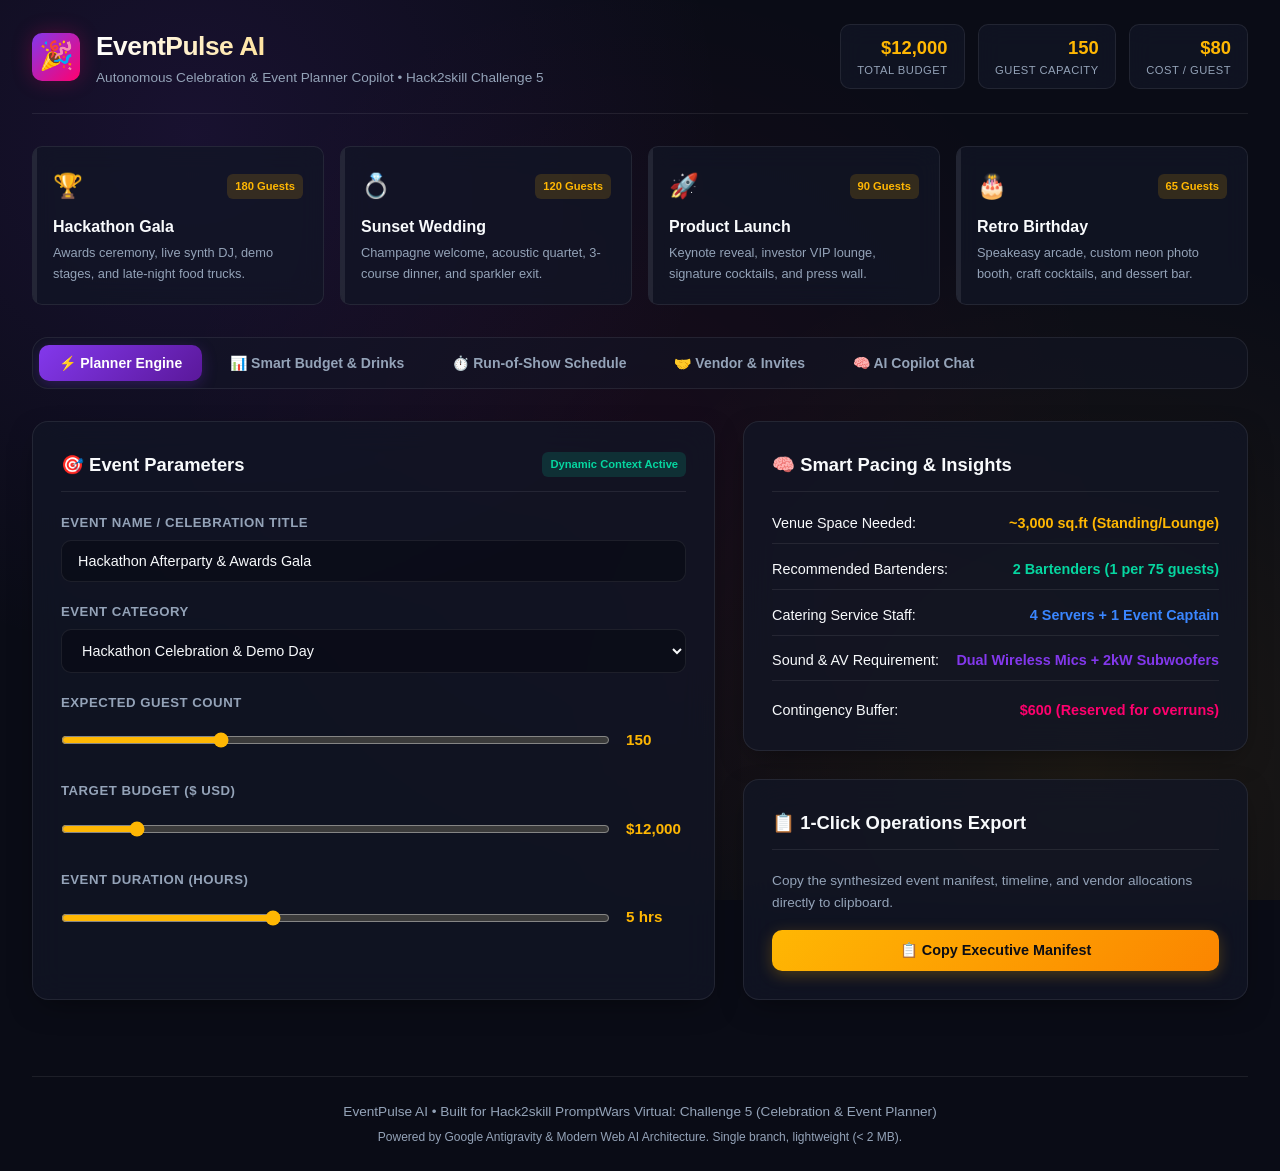
==== index.html @ 2560b358 "feat: complete EventPulse AI celebration & event planner application with demo video" ====
<!DOCTYPE html>
<html lang="en">
<head>
  <meta charset="UTF-8" />
  <meta name="viewport" content="width=device-width, initial-scale=1.0"/>
  <title>EventPulse AI — Autonomous Celebration & Event Planner Copilot</title>
  <link rel="stylesheet" href="static/css/style.css" />
  <link rel="icon" href="data:image/svg+xml,<svg xmlns=%22http://www.w3.org/2000/svg%22 viewBox=%220%22%20%220%22%20%22100%22%20%22100%22><text y=%22.9em%22 font-size=%2290%22>🎉</text></svg>">
</head>
<body>
  <div class="container">
    <!-- Header -->
    <header>
      <div class="brand">
        <div class="logo-badge">🎉</div>
        <div>
          <h1 class="brand-title">EventPulse AI</h1>
          <p class="brand-tagline">Autonomous Celebration & Event Planner Copilot • Hack2skill Challenge 5</p>
        </div>
      </div>
      <div class="telemetry-bar">
        <div class="stat-pill">
          <div class="stat-val" id="header-budget-stat">$12,000</div>
          <div class="stat-lbl">Total Budget</div>
        </div>
        <div class="stat-pill">
          <div class="stat-val" id="header-guests-stat">150</div>
          <div class="stat-lbl">Guest Capacity</div>
        </div>
        <div class="stat-pill">
          <div class="stat-val" id="header-cpg-stat">$80</div>
          <div class="stat-lbl">Cost / Guest</div>
        </div>
      </div>
    </header>

    <!-- 1-Click Event Presets -->
    <section>
      <div class="presets-grid">
        <div class="preset-card" data-preset="hackathon">
          <div class="preset-header">
            <span class="preset-icon">🏆</span>
            <span class="preset-badge">180 Guests</span>
          </div>
          <h3 class="preset-title">Hackathon Gala</h3>
          <p class="preset-desc">Awards ceremony, live synth DJ, demo stages, and late-night food trucks.</p>
        </div>

        <div class="preset-card" data-preset="wedding">
          <div class="preset-header">
            <span class="preset-icon">💍</span>
            <span class="preset-badge">120 Guests</span>
          </div>
          <h3 class="preset-title">Sunset Wedding</h3>
          <p class="preset-desc">Champagne welcome, acoustic quartet, 3-course dinner, and sparkler exit.</p>
        </div>

        <div class="preset-card" data-preset="launch">
          <div class="preset-header">
            <span class="preset-icon">🚀</span>
            <span class="preset-badge">90 Guests</span>
          </div>
          <h3 class="preset-title">Product Launch</h3>
          <p class="preset-desc">Keynote reveal, investor VIP lounge, signature cocktails, and press wall.</p>
        </div>

        <div class="preset-card" data-preset="birthday">
          <div class="preset-header">
            <span class="preset-icon">🎂</span>
            <span class="preset-badge">65 Guests</span>
          </div>
          <h3 class="preset-title">Retro Birthday</h3>
          <p class="preset-desc">Speakeasy arcade, custom neon photo booth, craft cocktails, and dessert bar.</p>
        </div>
      </div>
    </section>

    <!-- Nav Tabs -->
    <nav class="tabs-nav">
      <button class="tab-btn active" data-tab="tab-overview" onclick="switchTab('tab-overview')">⚡ Planner Engine</button>
      <button class="tab-btn" data-tab="tab-budget" onclick="switchTab('tab-budget')">📊 Smart Budget & Drinks</button>
      <button class="tab-btn" data-tab="tab-timeline" onclick="switchTab('tab-timeline')">⏱️ Run-of-Show Schedule</button>
      <button class="tab-btn" data-tab="tab-vendors" onclick="switchTab('tab-vendors')">🤝 Vendor & Invites</button>
      <button class="tab-btn" data-tab="tab-copilot" onclick="switchTab('tab-copilot')">🧠 AI Copilot Chat</button>
    </nav>

    <!-- TAB 1: Planner Engine -->
    <div id="tab-overview" class="tab-content active">
      <div class="dashboard-grid">
        <!-- Configuration Form -->
        <div class="panel">
          <div class="panel-header">
            <h2 class="panel-title">🎯 Event Parameters</h2>
            <span class="preset-badge" style="background: rgba(6, 214, 160, 0.15); color: var(--emerald);">Dynamic Context Active</span>
          </div>

          <div class="form-group">
            <label for="event-title-input">Event Name / Celebration Title</label>
            <input type="text" id="event-title-input" value="Hackathon Afterparty & Awards Gala" />
          </div>

          <div class="form-group">
            <label for="event-type-select">Event Category</label>
            <select id="event-type-select">
              <option value="hackathon">Hackathon Celebration & Demo Day</option>
              <option value="wedding">Wedding Ceremony & Reception</option>
              <option value="launch">Product Launch & Milestone Party</option>
              <option value="birthday">Milestone Birthday / Social Bash</option>
            </select>
          </div>

          <div class="form-group">
            <label>Expected Guest Count</label>
            <div class="slider-container">
              <input type="range" id="guests-slider" min="20" max="500" step="5" value="150" />
              <span class="slider-val" id="guests-display">150</span>
            </div>
          </div>

          <div class="form-group">
            <label>Target Budget ($ USD)</label>
            <div class="slider-container">
              <input type="range" id="budget-slider" min="2000" max="100000" step="500" value="12000" />
              <span class="slider-val" id="budget-display">$12,000</span>
            </div>
          </div>

          <div class="form-group">
            <label>Event Duration (Hours)</label>
            <div class="slider-container">
              <input type="range" id="duration-slider" min="2" max="10" step="1" value="5" />
              <span class="slider-val" id="duration-display">5 hrs</span>
            </div>
          </div>
        </div>

        <!-- Live Intelligence Summary -->
        <div>
          <div class="panel">
            <div class="panel-header">
              <h2 class="panel-title">🧠 Smart Pacing & Insights</h2>
            </div>
            <div style="font-size: 0.9rem; display: flex; flex-direction: column; gap: 0.85rem;">
              <div style="display: flex; justify-content: space-between; border-bottom: 1px solid var(--border-color); padding-bottom: 0.5rem;">
                <span>Venue Space Needed:</span>
                <strong style="color: var(--gold);">~3,000 sq.ft (Standing/Lounge)</strong>
              </div>
              <div style="display: flex; justify-content: space-between; border-bottom: 1px solid var(--border-color); padding-bottom: 0.5rem;">
                <span>Recommended Bartenders:</span>
                <strong style="color: var(--emerald);">2 Bartenders (1 per 75 guests)</strong>
              </div>
              <div style="display: flex; justify-content: space-between; border-bottom: 1px solid var(--border-color); padding-bottom: 0.5rem;">
                <span>Catering Service Staff:</span>
                <strong style="color: var(--blue);">4 Servers + 1 Event Captain</strong>
              </div>
              <div style="display: flex; justify-content: space-between; border-bottom: 1px solid var(--border-color); padding-bottom: 0.5rem;">
                <span>Sound & AV Requirement:</span>
                <strong style="color: var(--violet);">Dual Wireless Mics + 2kW Subwoofers</strong>
              </div>
              <div style="display: flex; justify-content: space-between; padding-top: 0.25rem;">
                <span>Contingency Buffer:</span>
                <strong style="color: var(--rose);">$600 (Reserved for overruns)</strong>
              </div>
            </div>
          </div>

          <div class="panel">
            <div class="panel-header">
              <h2 class="panel-title">📋 1-Click Operations Export</h2>
            </div>
            <p style="font-size: 0.85rem; color: var(--text-muted); margin-bottom: 1rem;">
              Copy the synthesized event manifest, timeline, and vendor allocations directly to clipboard.
            </p>
            <button class="btn" style="width: 100%;" onclick="copyText('vendor-email-draft', 'copy-btn-manifest')" id="copy-btn-manifest">
              📋 Copy Executive Manifest
            </button>
          </div>
        </div>
      </div>
    </div>

    <!-- TAB 2: Budget Breakdown & Drinks Math -->
    <div id="tab-budget" class="tab-content">
      <div class="dashboard-grid">
        <div class="panel">
          <div class="panel-header">
            <h2 class="panel-title">💰 Dynamic Budget Allocation</h2>
          </div>

          <div class="budget-bar-group">
            <div class="budget-bar-header">
              <span>🏛️ Venue & Permits (30%)</span>
              <span id="alloc-venue-val">$3,600 (30%)</span>
            </div>
            <div class="progress-track"><div class="progress-fill" style="width: 30%; background: var(--violet);"></div></div>
          </div>

          <div class="budget-bar-group">
            <div class="budget-bar-header">
              <span>🍽️ Food & Catering (35%)</span>
              <span id="alloc-catering-val">$4,200 (35%)</span>
            </div>
            <div class="progress-track"><div class="progress-fill" style="width: 35%; background: var(--gold);"></div></div>
          </div>

          <div class="budget-bar-group">
            <div class="budget-bar-header">
              <span>🎧 Audio/Visual, DJ & Lighting (15%)</span>
              <span id="alloc-prod-val">$1,800 (15%)</span>
            </div>
            <div class="progress-track"><div class="progress-fill" style="width: 15%; background: var(--blue);"></div></div>
          </div>

          <div class="budget-bar-group">
            <div class="budget-bar-header">
              <span>🍸 Beverages & Bar Service (10%)</span>
              <span id="alloc-bev-val">$1,200 (10%)</span>
            </div>
            <div class="progress-track"><div class="progress-fill" style="width: 10%; background: var(--emerald);"></div></div>
          </div>

          <div class="budget-bar-group">
            <div class="budget-bar-header">
              <span>🌸 Decor, Photo Ops & Print (5%)</span>
              <span id="alloc-decor-val">$600 (5%)</span>
            </div>
            <div class="progress-track"><div class="progress-fill" style="width: 5%; background: var(--rose);"></div></div>
          </div>

          <div class="budget-bar-group">
            <div class="budget-bar-header">
              <span>🛡️ Emergency Contingency Buffer (5%)</span>
              <span id="alloc-cont-val">$600 (5%)</span>
            </div>
            <div class="progress-track"><div class="progress-fill" style="width: 5%; background: #64748b;"></div></div>
          </div>
        </div>

        <div class="panel">
          <div class="panel-header">
            <h2 class="panel-title">🍷 Beverage Calculation Formula</h2>
          </div>
          <p style="font-size: 0.85rem; color: var(--text-muted); margin-bottom: 1.25rem;">
            Calculated dynamically based on guest count and hours to prevent mid-party stockouts:
          </p>
          <div style="display: flex; flex-direction: column; gap: 0.85rem; font-size: 0.9rem;">
            <div style="display: flex; justify-content: space-between; border-bottom: 1px solid var(--border-color); padding-bottom: 0.5rem;">
              <span>Total Estimated Drink Servings:</span>
              <strong style="color: var(--gold);" id="bev-total-drinks">1,125 drinks</strong>
            </div>
            <div style="display: flex; justify-content: space-between; border-bottom: 1px solid var(--border-color); padding-bottom: 0.5rem;">
              <span>Wine Bottles Needed (Red/White):</span>
              <strong style="color: var(--rose);" id="bev-wine-bottles">90 bottles</strong>
            </div>
            <div style="display: flex; justify-content: space-between; border-bottom: 1px solid var(--border-color); padding-bottom: 0.5rem;">
              <span>Craft Beer Quantity:</span>
              <strong style="color: var(--blue);" id="bev-beer-cases">19 cases (450 cans)</strong>
            </div>
            <div style="display: flex; justify-content: space-between; padding-top: 0.25rem;">
              <span>Non-Alcoholic & Mocktails:</span>
              <strong style="color: var(--emerald);" id="bev-mocktails">225 servings</strong>
            </div>
          </div>
        </div>
      </div>
    </div>

    <!-- TAB 3: Hour-by-Hour Run-of-Show Timeline -->
    <div id="tab-timeline" class="tab-content">
      <div class="panel">
        <div class="panel-header">
          <h2 class="panel-title">⏱️ Precision Run-of-Show Schedule</h2>
          <span class="preset-badge">Synchronized Schedule</span>
        </div>
        <p style="font-size: 0.85rem; color: var(--text-muted); margin-bottom: 1.5rem;">
          Dynamic milestone pacing designed to maintain high energy, prevent guest fatigue, and keep vendors coordinated.
        </p>

        <div class="timeline" id="timeline-container">
          <!-- Populated by JS -->
        </div>
      </div>
    </div>

    <!-- TAB 4: Vendor & Invites Suite -->
    <div id="tab-vendors" class="tab-content">
      <div class="dashboard-grid">
        <div class="panel">
          <div class="panel-header">
            <h2 class="panel-title">✉️ Caterer & Vendor Negotiation Draft</h2>
            <button class="btn btn-secondary" style="font-size: 0.75rem; padding: 0.3rem 0.75rem;" onclick="copyText('vendor-email-draft', 'copy-btn-email')" id="copy-btn-email">Copy Email</button>
          </div>
          <textarea id="vendor-email-draft" rows="12" style="font-family: monospace; font-size: 0.825rem;"></textarea>
        </div>

        <div class="panel">
          <div class="panel-header">
            <h2 class="panel-title">💌 RSVP Invitation Copy (WhatsApp / Email)</h2>
            <button class="btn btn-secondary" style="font-size: 0.75rem; padding: 0.3rem 0.75rem;" onclick="copyText('rsvp-invite-draft', 'copy-btn-rsvp')" id="copy-btn-rsvp">Copy Invite</button>
          </div>
          <textarea id="rsvp-invite-draft" rows="12" style="font-family: monospace; font-size: 0.825rem;"></textarea>
        </div>
      </div>
    </div>

    <!-- TAB 5: AI Event Copilot Chat -->
    <div id="tab-copilot" class="tab-content">
      <div class="panel">
        <div class="panel-header">
          <h2 class="panel-title">🧠 EventPulse AI Copilot</h2>
          <span class="preset-badge" style="background: rgba(131, 56, 236, 0.2); color: var(--violet);">Context-Aware Assistant</span>
        </div>
        <p style="font-size: 0.85rem; color: var(--text-muted); margin-bottom: 1rem;">
          Ask real-time contingency questions: rain backups, budget trimming strategies, beverage calculations, or playlist transitions.
        </p>

        <div class="chat-container">
          <div class="chat-messages" id="chat-messages">
            <div class="chat-bubble bot">
              👋 Hi! I'm your <strong>EventPulse Copilot</strong>. I'm dynamically tracking your celebration parameters. Ask me anything:
              <br><small style="color: var(--text-muted); margin-top: 0.3rem; display: block;">Try: <em>"What if it rains?"</em> or <em>"How do I cut 15% from catering?"</em> or <em>"Recommend music vibe"</em></small>
            </div>
          </div>

          <div class="chat-input-bar">
            <input type="text" id="chat-input" placeholder="Type a planning question (e.g. 'What if it rains during cocktail hour?')..." />
            <button class="btn" onclick="sendChatMessage()">Ask Copilot</button>
          </div>
        </div>
      </div>
    </div>

    <!-- Footer -->
    <footer>
      <p>EventPulse AI • Built for Hack2skill PromptWars Virtual: Challenge 5 (Celebration & Event Planner)</p>
      <p style="margin-top: 0.35rem; font-size: 0.75rem; color: var(--text-muted);">
        Powered by Google Antigravity & Modern Web AI Architecture. Single branch, lightweight (&lt; 2 MB).
      </p>
    </footer>
  </div>

  <script src="static/js/app.js"></script>
</body>
</html>
---- static/css/style.css ----
:root {
  --bg-dark: #0a0c16;
  --bg-card: rgba(18, 22, 38, 0.75);
  --bg-card-hover: rgba(26, 32, 54, 0.85);
  --border-color: rgba(255, 255, 255, 0.08);
  --border-glow: rgba(131, 56, 236, 0.35);
  --text-main: #f8fafc;
  --text-muted: #94a3b8;
  --gold: #ffb703;
  --gold-glow: rgba(255, 183, 3, 0.25);
  --violet: #8338ec;
  --violet-glow: rgba(131, 56, 236, 0.25);
  --rose: #ff006e;
  --rose-glow: rgba(255, 0, 110, 0.25);
  --emerald: #06d6a0;
  --emerald-glow: rgba(6, 214, 160, 0.25);
  --blue: #3a86ff;
  --font-family: -apple-system, BlinkMacSystemFont, "Segoe UI", Roboto, "Helvetica Neue", Arial, sans-serif;
  --radius-lg: 16px;
  --radius-md: 10px;
  --radius-sm: 6px;
  --shadow-card: 0 10px 30px -10px rgba(0, 0, 0, 0.5);
  --shadow-glow: 0 0 25px var(--border-glow);
}

* {
  box-sizing: border-box;
  margin: 0;
  padding: 0;
}

body {
  background-color: var(--bg-dark);
  color: var(--text-main);
  font-family: var(--font-family);
  line-height: 1.6;
  min-height: 100vh;
  background-image: 
    radial-gradient(circle at 15% 15%, rgba(131, 56, 236, 0.12) 0%, transparent 40%),
    radial-gradient(circle at 85% 85%, rgba(255, 183, 3, 0.08) 0%, transparent 40%),
    radial-gradient(circle at 50% 50%, rgba(255, 0, 110, 0.05) 0%, transparent 60%);
  background-attachment: fixed;
}

.container {
  max-width: 1280px;
  margin: 0 auto;
  padding: 1.5rem 2rem;
}

/* Header */
header {
  display: flex;
  justify-content: space-between;
  align-items: center;
  margin-bottom: 2rem;
  padding-bottom: 1.5rem;
  border-bottom: 1px solid var(--border-color);
}

.brand {
  display: flex;
  align-items: center;
  gap: 1rem;
}

.logo-badge {
  width: 48px;
  height: 48px;
  border-radius: var(--radius-md);
  background: linear-gradient(135deg, var(--violet), var(--rose));
  display: flex;
  align-items: center;
  justify-content: center;
  font-size: 1.75rem;
  box-shadow: 0 0 20px var(--rose-glow);
}

.brand-title {
  font-size: 1.65rem;
  font-weight: 800;
  background: linear-gradient(90deg, #ffffff, var(--gold));
  -webkit-background-clip: text;
  -webkit-text-fill-color: transparent;
  letter-spacing: -0.5px;
}

.brand-tagline {
  font-size: 0.85rem;
  color: var(--text-muted);
}

.telemetry-bar {
  display: flex;
  gap: 0.85rem;
}

.stat-pill {
  background: var(--bg-card);
  border: 1px solid var(--border-color);
  backdrop-filter: blur(12px);
  padding: 0.5rem 1rem;
  border-radius: var(--radius-md);
  text-align: right;
}

.stat-val {
  font-size: 1.15rem;
  font-weight: 700;
  color: var(--gold);
}

.stat-lbl {
  font-size: 0.7rem;
  color: var(--text-muted);
  text-transform: uppercase;
  letter-spacing: 0.5px;
}

/* Nav Tabs */
.tabs-nav {
  display: flex;
  gap: 0.5rem;
  margin-bottom: 2rem;
  background: rgba(18, 22, 38, 0.5);
  padding: 0.4rem;
  border-radius: var(--radius-lg);
  border: 1px solid var(--border-color);
  overflow-x: auto;
}

.tab-btn {
  background: transparent;
  border: none;
  color: var(--text-muted);
  padding: 0.65rem 1.25rem;
  font-size: 0.875rem;
  font-weight: 600;
  border-radius: var(--radius-md);
  cursor: pointer;
  display: flex;
  align-items: center;
  gap: 0.5rem;
  transition: all 0.25s ease;
  white-space: nowrap;
}

.tab-btn:hover {
  color: var(--text-main);
  background: rgba(255, 255, 255, 0.05);
}

.tab-btn.active {
  background: linear-gradient(135deg, var(--violet), #5a189a);
  color: #ffffff;
  box-shadow: 0 4px 15px var(--violet-glow);
}

/* Preset Cards */
.presets-grid {
  display: grid;
  grid-template-columns: repeat(auto-fit, minmax(240px, 1fr));
  gap: 1rem;
  margin-bottom: 2rem;
}

.preset-card {
  background: var(--bg-card);
  border: 1px solid var(--border-color);
  backdrop-filter: blur(12px);
  padding: 1.25rem;
  border-radius: var(--radius-md);
  cursor: pointer;
  transition: all 0.25s ease;
  position: relative;
  overflow: hidden;
}

.preset-card:hover {
  transform: translateY(-3px);
  border-color: var(--violet);
  box-shadow: var(--shadow-glow);
  background: var(--bg-card-hover);
}

.preset-card::before {
  content: '';
  position: absolute;
  top: 0;
  left: 0;
  width: 4px;
  height: 100%;
  background: var(--border-color);
  transition: background 0.25s ease;
}

.preset-card:hover::before {
  background: linear-gradient(to bottom, var(--gold), var(--rose));
}

.preset-header {
  display: flex;
  justify-content: space-between;
  align-items: center;
  margin-bottom: 0.5rem;
}

.preset-icon {
  font-size: 1.5rem;
}

.preset-badge {
  font-size: 0.7rem;
  font-weight: 600;
  padding: 0.2rem 0.5rem;
  border-radius: var(--radius-sm);
  background: rgba(255, 183, 3, 0.15);
  color: var(--gold);
}

.preset-title {
  font-size: 1rem;
  font-weight: 700;
  margin-bottom: 0.25rem;
}

.preset-desc {
  font-size: 0.8rem;
  color: var(--text-muted);
}

/* Layout Grid */
.dashboard-grid {
  display: grid;
  grid-template-columns: 1.15fr 0.85fr;
  gap: 1.75rem;
}

@media (max-width: 1024px) {
  .dashboard-grid {
    grid-template-columns: 1fr;
  }
}

/* Glass Panels */
.panel {
  background: var(--bg-card);
  border: 1px solid var(--border-color);
  backdrop-filter: blur(16px);
  border-radius: var(--radius-lg);
  padding: 1.75rem;
  box-shadow: var(--shadow-card);
  margin-bottom: 1.75rem;
}

.panel-header {
  display: flex;
  justify-content: space-between;
  align-items: center;
  margin-bottom: 1.25rem;
  padding-bottom: 0.75rem;
  border-bottom: 1px solid var(--border-color);
}

.panel-title {
  font-size: 1.15rem;
  font-weight: 700;
  display: flex;
  align-items: center;
  gap: 0.5rem;
}

/* Forms */
.form-group {
  margin-bottom: 1.2rem;
}

label {
  display: block;
  font-size: 0.825rem;
  font-weight: 600;
  color: var(--text-muted);
  margin-bottom: 0.4rem;
  text-transform: uppercase;
  letter-spacing: 0.5px;
}

input, select, textarea {
  width: 100%;
  padding: 0.75rem 1rem;
  background: rgba(10, 12, 22, 0.7);
  border: 1px solid var(--border-color);
  border-radius: var(--radius-md);
  color: var(--text-main);
  font-family: inherit;
  font-size: 0.9rem;
  transition: all 0.2s ease;
}

input:focus, select:focus, textarea:focus {
  outline: none;
  border-color: var(--violet);
  box-shadow: 0 0 12px var(--violet-glow);
}

.slider-container {
  display: flex;
  align-items: center;
  gap: 1rem;
}

input[type="range"] {
  flex: 1;
  accent-color: var(--gold);
}

.slider-val {
  min-width: 60px;
  font-weight: 700;
  color: var(--gold);
  font-size: 0.95rem;
}

/* Buttons */
.btn {
  background: linear-gradient(135deg, var(--gold), #fb8500);
  color: #0c0d14;
  border: none;
  padding: 0.75rem 1.5rem;
  font-weight: 700;
  font-size: 0.9rem;
  border-radius: var(--radius-md);
  cursor: pointer;
  display: inline-flex;
  align-items: center;
  justify-content: center;
  gap: 0.5rem;
  transition: all 0.25s ease;
  box-shadow: 0 4px 15px var(--gold-glow);
}

.btn:hover {
  transform: translateY(-2px);
  box-shadow: 0 6px 20px var(--gold-glow);
}

.btn-secondary {
  background: rgba(255, 255, 255, 0.06);
  color: var(--text-main);
  border: 1px solid var(--border-color);
  box-shadow: none;
}

.btn-secondary:hover {
  background: rgba(255, 255, 255, 0.12);
  border-color: var(--violet);
  box-shadow: var(--shadow-glow);
}

/* Timeline Components */
.timeline {
  position: relative;
  padding-left: 1.5rem;
}

.timeline::before {
  content: '';
  position: absolute;
  top: 0;
  left: 6px;
  height: 100%;
  width: 2px;
  background: linear-gradient(to bottom, var(--violet), var(--gold), var(--rose));
}

.timeline-item {
  position: relative;
  margin-bottom: 1.25rem;
}

.timeline-dot {
  position: absolute;
  left: -1.5rem;
  top: 4px;
  width: 14px;
  height: 14px;
  border-radius: 50%;
  background: var(--bg-dark);
  border: 2px solid var(--gold);
  box-shadow: 0 0 10px var(--gold-glow);
}

.timeline-card {
  background: rgba(10, 12, 22, 0.6);
  border: 1px solid var(--border-color);
  padding: 0.85rem 1.15rem;
  border-radius: var(--radius-md);
}

.timeline-time {
  font-size: 0.75rem;
  font-weight: 700;
  color: var(--gold);
}

.timeline-title {
  font-weight: 700;
  font-size: 0.95rem;
  margin: 0.2rem 0;
}

.timeline-desc {
  font-size: 0.825rem;
  color: var(--text-muted);
}

/* Budget Allocation Bars */
.budget-bar-group {
  margin-bottom: 1rem;
}

.budget-bar-header {
  display: flex;
  justify-content: space-between;
  font-size: 0.825rem;
  margin-bottom: 0.35rem;
}

.progress-track {
  height: 8px;
  background: rgba(255, 255, 255, 0.06);
  border-radius: 4px;
  overflow: hidden;
}

.progress-fill {
  height: 100%;
  border-radius: 4px;
  transition: width 0.4s ease;
}

/* Chat Assistant Panel */
.chat-container {
  display: flex;
  flex-direction: column;
  height: 420px;
}

.chat-messages {
  flex: 1;
  overflow-y: auto;
  padding: 0.75rem;
  display: flex;
  flex-direction: column;
  gap: 0.85rem;
}

.chat-bubble {
  padding: 0.75rem 1rem;
  border-radius: var(--radius-md);
  font-size: 0.875rem;
  max-width: 85%;
  line-height: 1.5;
}

.chat-bubble.bot {
  background: rgba(131, 56, 236, 0.15);
  border: 1px solid rgba(131, 56, 236, 0.3);
  align-self: flex-start;
  color: var(--text-main);
}

.chat-bubble.user {
  background: rgba(255, 183, 3, 0.15);
  border: 1px solid rgba(255, 183, 3, 0.3);
  align-self: flex-end;
  color: #fff;
}

.chat-input-bar {
  display: flex;
  gap: 0.5rem;
  margin-top: 0.75rem;
}

/* Tab Panels */
.tab-content {
  display: none;
}

.tab-content.active {
  display: block;
  animation: fadeIn 0.3s ease;
}

@keyframes fadeIn {
  from { opacity: 0; transform: translateY(6px); }
  to { opacity: 1; transform: translateY(0); }
}

/* Footer */
footer {
  margin-top: 3rem;
  padding-top: 1.5rem;
  border-top: 1px solid var(--border-color);
  text-align: center;
  color: var(--text-muted);
  font-size: 0.85rem;
}
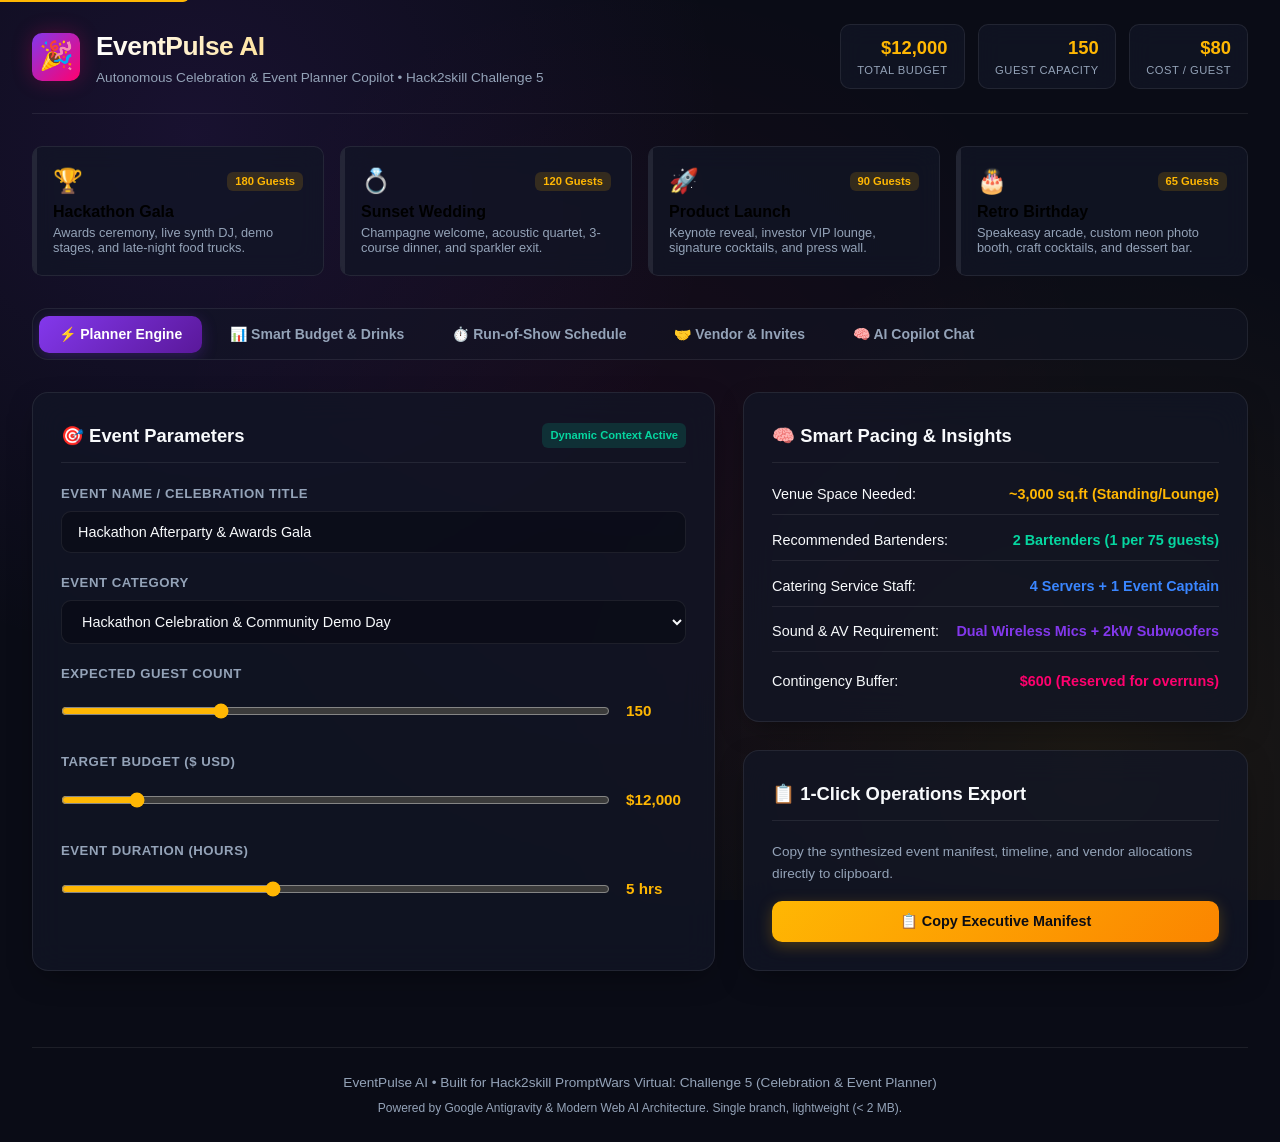
==== commit 643a875c: "feat: complete test suite (12 passing), enterprise security policy, and WCAG 2.1 AA accessibility" ====
--- a/index.html
+++ b/index.html
@@ -3,335 +3,381 @@
 <head>
   <meta charset="UTF-8" />
   <meta name="viewport" content="width=device-width, initial-scale=1.0"/>
+  <meta name="description" content="EventPulse AI - Autonomous Celebration and Event Planner Copilot for Weddings, Birthdays, and Community Hackathons." />
   <title>EventPulse AI — Autonomous Celebration & Event Planner Copilot</title>
   <link rel="stylesheet" href="static/css/style.css" />
   <link rel="icon" href="data:image/svg+xml,<svg xmlns=%22http://www.w3.org/2000/svg%22 viewBox=%220%22%20%220%22%20%22100%22%20%22100%22><text y=%22.9em%22 font-size=%2290%22>🎉</text></svg>">
 </head>
 <body>
+  <!-- WCAG 2.1 AA Skip Link -->
+  <a href="#main-content" class="skip-link">Skip to main content</a>
+
   <div class="container">
     <!-- Header -->
-    <header>
+    <header role="banner">
       <div class="brand">
-        <div class="logo-badge">🎉</div>
+        <div class="logo-badge" aria-hidden="true">🎉</div>
         <div>
           <h1 class="brand-title">EventPulse AI</h1>
           <p class="brand-tagline">Autonomous Celebration & Event Planner Copilot • Hack2skill Challenge 5</p>
         </div>
       </div>
-      <div class="telemetry-bar">
+      <div class="telemetry-bar" aria-label="Event Live Metrics" role="region">
         <div class="stat-pill">
-          <div class="stat-val" id="header-budget-stat">$12,000</div>
+          <div class="stat-val" id="header-budget-stat" aria-live="polite">$12,000</div>
           <div class="stat-lbl">Total Budget</div>
         </div>
         <div class="stat-pill">
-          <div class="stat-val" id="header-guests-stat">150</div>
+          <div class="stat-val" id="header-guests-stat" aria-live="polite">150</div>
           <div class="stat-lbl">Guest Capacity</div>
         </div>
         <div class="stat-pill">
-          <div class="stat-val" id="header-cpg-stat">$80</div>
+          <div class="stat-val" id="header-cpg-stat" aria-live="polite">$80</div>
           <div class="stat-lbl">Cost / Guest</div>
         </div>
       </div>
     </header>
 
-    <!-- 1-Click Event Presets -->
-    <section>
-      <div class="presets-grid">
-        <div class="preset-card" data-preset="hackathon">
-          <div class="preset-header">
-            <span class="preset-icon">🏆</span>
-            <span class="preset-badge">180 Guests</span>
-          </div>
-          <h3 class="preset-title">Hackathon Gala</h3>
-          <p class="preset-desc">Awards ceremony, live synth DJ, demo stages, and late-night food trucks.</p>
-        </div>
-
-        <div class="preset-card" data-preset="wedding">
-          <div class="preset-header">
-            <span class="preset-icon">💍</span>
-            <span class="preset-badge">120 Guests</span>
-          </div>
-          <h3 class="preset-title">Sunset Wedding</h3>
-          <p class="preset-desc">Champagne welcome, acoustic quartet, 3-course dinner, and sparkler exit.</p>
-        </div>
-
-        <div class="preset-card" data-preset="launch">
-          <div class="preset-header">
-            <span class="preset-icon">🚀</span>
-            <span class="preset-badge">90 Guests</span>
-          </div>
-          <h3 class="preset-title">Product Launch</h3>
-          <p class="preset-desc">Keynote reveal, investor VIP lounge, signature cocktails, and press wall.</p>
-        </div>
-
-        <div class="preset-card" data-preset="birthday">
-          <div class="preset-header">
-            <span class="preset-icon">🎂</span>
-            <span class="preset-badge">65 Guests</span>
-          </div>
-          <h3 class="preset-title">Retro Birthday</h3>
-          <p class="preset-desc">Speakeasy arcade, custom neon photo booth, craft cocktails, and dessert bar.</p>
-        </div>
-      </div>
-    </section>
-
-    <!-- Nav Tabs -->
-    <nav class="tabs-nav">
-      <button class="tab-btn active" data-tab="tab-overview" onclick="switchTab('tab-overview')">⚡ Planner Engine</button>
-      <button class="tab-btn" data-tab="tab-budget" onclick="switchTab('tab-budget')">📊 Smart Budget & Drinks</button>
-      <button class="tab-btn" data-tab="tab-timeline" onclick="switchTab('tab-timeline')">⏱️ Run-of-Show Schedule</button>
-      <button class="tab-btn" data-tab="tab-vendors" onclick="switchTab('tab-vendors')">🤝 Vendor & Invites</button>
-      <button class="tab-btn" data-tab="tab-copilot" onclick="switchTab('tab-copilot')">🧠 AI Copilot Chat</button>
-    </nav>
-
-    <!-- TAB 1: Planner Engine -->
-    <div id="tab-overview" class="tab-content active">
-      <div class="dashboard-grid">
-        <!-- Configuration Form -->
+    <!-- Main Content Region -->
+    <main id="main-content" role="main">
+      <!-- 1-Click Event Presets -->
+      <section aria-labelledby="presets-heading">
+        <h2 id="presets-heading" class="sr-only" style="position: absolute; width: 1px; height: 1px; padding: 0; margin: -1px; overflow: hidden; clip: rect(0,0,0,0); border: 0;">Celebration Archetypes</h2>
+        <div class="presets-grid" role="region" aria-label="Pre-configured celebration templates">
+          <button class="preset-card" data-preset="hackathon" aria-label="Load National Hackathon Gala template, 180 guests" style="text-align: left; width: 100%;">
+            <div class="preset-header">
+              <span class="preset-icon" aria-hidden="true">🏆</span>
+              <span class="preset-badge">180 Guests</span>
+            </div>
+            <h3 class="preset-title">Hackathon Gala</h3>
+            <p class="preset-desc">Awards ceremony, live synth DJ, demo stages, and late-night food trucks.</p>
+          </button>
+
+          <button class="preset-card" data-preset="wedding" aria-label="Load Sunset Wedding template, 120 guests" style="text-align: left; width: 100%;">
+            <div class="preset-header">
+              <span class="preset-icon" aria-hidden="true">💍</span>
+              <span class="preset-badge">120 Guests</span>
+            </div>
+            <h3 class="preset-title">Sunset Wedding</h3>
+            <p class="preset-desc">Champagne welcome, acoustic quartet, 3-course dinner, and sparkler exit.</p>
+          </button>
+
+          <button class="preset-card" data-preset="launch" aria-label="Load Product Launch template, 90 guests" style="text-align: left; width: 100%;">
+            <div class="preset-header">
+              <span class="preset-icon" aria-hidden="true">🚀</span>
+              <span class="preset-badge">90 Guests</span>
+            </div>
+            <h3 class="preset-title">Product Launch</h3>
+            <p class="preset-desc">Keynote reveal, investor VIP lounge, signature cocktails, and press wall.</p>
+          </button>
+
+          <button class="preset-card" data-preset="birthday" aria-label="Load Retro 30th Birthday template, 65 guests" style="text-align: left; width: 100%;">
+            <div class="preset-header">
+              <span class="preset-icon" aria-hidden="true">🎂</span>
+              <span class="preset-badge">65 Guests</span>
+            </div>
+            <h3 class="preset-title">Retro Birthday</h3>
+            <p class="preset-desc">Speakeasy arcade, custom neon photo booth, craft cocktails, and dessert bar.</p>
+          </button>
+        </div>
+      </section>
+
+      <!-- Nav Tabs -->
+      <nav class="tabs-nav" role="tablist" aria-label="Event Planner Modules">
+        <button class="tab-btn active" role="tab" id="tab-btn-overview" aria-selected="true" aria-controls="tab-overview" data-tab="tab-overview" onclick="switchTab('tab-overview')">⚡ Planner Engine</button>
+        <button class="tab-btn" role="tab" id="tab-btn-budget" aria-selected="false" aria-controls="tab-budget" data-tab="tab-budget" onclick="switchTab('tab-budget')">📊 Smart Budget & Drinks</button>
+        <button class="tab-btn" role="tab" id="tab-btn-timeline" aria-selected="false" aria-controls="tab-timeline" data-tab="tab-timeline" onclick="switchTab('tab-timeline')">⏱️ Run-of-Show Schedule</button>
+        <button class="tab-btn" role="tab" id="tab-btn-vendors" aria-selected="false" aria-controls="tab-vendors" data-tab="tab-vendors" onclick="switchTab('tab-vendors')">🤝 Vendor & Invites</button>
+        <button class="tab-btn" role="tab" id="tab-btn-copilot" aria-selected="false" aria-controls="tab-copilot" data-tab="tab-copilot" onclick="switchTab('tab-copilot')">🧠 AI Copilot Chat</button>
+      </nav>
+
+      <!-- TAB 1: Planner Engine -->
+      <section id="tab-overview" class="tab-content active" role="tabpanel" aria-labelledby="tab-btn-overview" tabindex="0">
+        <div class="dashboard-grid">
+          <!-- Configuration Form -->
+          <div class="panel">
+            <div class="panel-header">
+              <h2 class="panel-title">🎯 Event Parameters</h2>
+              <span class="preset-badge" style="background: rgba(6, 214, 160, 0.15); color: var(--emerald);">Dynamic Context Active</span>
+            </div>
+
+            <div class="form-group">
+              <label for="event-title-input">Event Name / Celebration Title</label>
+              <input type="text" id="event-title-input" value="Hackathon Afterparty & Awards Gala" aria-required="true" />
+            </div>
+
+            <div class="form-group">
+              <label for="event-type-select">Event Category</label>
+              <select id="event-type-select" aria-label="Celebration Category">
+                <option value="hackathon">Hackathon Celebration & Community Demo Day</option>
+                <option value="wedding">Wedding Ceremony & Reception</option>
+                <option value="launch">Product Launch & Milestone Party</option>
+                <option value="birthday">Milestone Birthday / Social Bash</option>
+              </select>
+            </div>
+
+            <div class="form-group">
+              <label for="guests-slider">Expected Guest Count</label>
+              <div class="slider-container">
+                <input type="range" id="guests-slider" min="20" max="500" step="5" value="150" aria-label="Guest count" aria-valuemin="20" aria-valuemax="500" aria-valuenow="150" />
+                <span class="slider-val" id="guests-display" aria-live="polite">150</span>
+              </div>
+            </div>
+
+            <div class="form-group">
+              <label for="budget-slider">Target Budget ($ USD)</label>
+              <div class="slider-container">
+                <input type="range" id="budget-slider" min="2000" max="100000" step="500" value="12000" aria-label="Total Budget" aria-valuemin="2000" aria-valuemax="100000" aria-valuenow="12000" />
+                <span class="slider-val" id="budget-display" aria-live="polite">$12,000</span>
+              </div>
+            </div>
+
+            <div class="form-group">
+              <label for="duration-slider">Event Duration (Hours)</label>
+              <div class="slider-container">
+                <input type="range" id="duration-slider" min="2" max="10" step="1" value="5" aria-label="Event duration in hours" aria-valuemin="2" aria-valuemax="10" aria-valuenow="5" />
+                <span class="slider-val" id="duration-display" aria-live="polite">5 hrs</span>
+              </div>
+            </div>
+          </div>
+
+          <!-- Live Intelligence Summary -->
+          <div>
+            <div class="panel">
+              <div class="panel-header">
+                <h2 class="panel-title">🧠 Smart Pacing & Insights</h2>
+              </div>
+              <div style="font-size: 0.9rem; display: flex; flex-direction: column; gap: 0.85rem;" role="region" aria-label="Calculated event specifications">
+                <div style="display: flex; justify-content: space-between; border-bottom: 1px solid var(--border-color); padding-bottom: 0.5rem;">
+                  <span>Venue Space Needed:</span>
+                  <strong style="color: var(--gold);">~3,000 sq.ft (Standing/Lounge)</strong>
+                </div>
+                <div style="display: flex; justify-content: space-between; border-bottom: 1px solid var(--border-color); padding-bottom: 0.5rem;">
+                  <span>Recommended Bartenders:</span>
+                  <strong style="color: var(--emerald);">2 Bartenders (1 per 75 guests)</strong>
+                </div>
+                <div style="display: flex; justify-content: space-between; border-bottom: 1px solid var(--border-color); padding-bottom: 0.5rem;">
+                  <span>Catering Service Staff:</span>
+                  <strong style="color: var(--blue);">4 Servers + 1 Event Captain</strong>
+                </div>
+                <div style="display: flex; justify-content: space-between; border-bottom: 1px solid var(--border-color); padding-bottom: 0.5rem;">
+                  <span>Sound & AV Requirement:</span>
+                  <strong style="color: var(--violet);">Dual Wireless Mics + 2kW Subwoofers</strong>
+                </div>
+                <div style="display: flex; justify-content: space-between; padding-top: 0.25rem;">
+                  <span>Contingency Buffer:</span>
+                  <strong style="color: var(--rose);">$600 (Reserved for overruns)</strong>
+                </div>
+              </div>
+            </div>
+
+            <div class="panel">
+              <div class="panel-header">
+                <h2 class="panel-title">📋 1-Click Operations Export</h2>
+              </div>
+              <p style="font-size: 0.85rem; color: var(--text-muted); margin-bottom: 1rem;">
+                Copy the synthesized event manifest, timeline, and vendor allocations directly to clipboard.
+              </p>
+              <button class="btn" style="width: 100%;" onclick="copyText('vendor-email-draft', 'copy-btn-manifest')" id="copy-btn-manifest" aria-label="Copy executive manifest to clipboard">
+                📋 Copy Executive Manifest
+              </button>
+            </div>
+          </div>
+        </div>
+      </section>
+
+      <!-- TAB 2: Budget Breakdown & Drinks Math -->
+      <section id="tab-budget" class="tab-content" role="tabpanel" aria-labelledby="tab-btn-budget" tabindex="0">
+        <div class="dashboard-grid">
+          <div class="panel">
+            <div class="panel-header">
+              <h2 class="panel-title">💰 Dynamic Budget Allocation</h2>
+            </div>
+
+            <div class="budget-bar-group">
+              <div class="budget-bar-header">
+                <span>🏛️ Venue & Permits (30%)</span>
+                <span id="alloc-venue-val" aria-live="polite">$3,600 (30%)</span>
+              </div>
+              <div class="progress-track"><div class="progress-fill" style="width: 30%; background: var(--violet);"></div></div>
+            </div>
+
+            <div class="budget-bar-group">
+              <div class="budget-bar-header">
+                <span>🍽️ Food & Catering (35%)</span>
+                <span id="alloc-catering-val" aria-live="polite">$4,200 (35%)</span>
+              </div>
+              <div class="progress-track"><div class="progress-fill" style="width: 35%; background: var(--gold);"></div></div>
+            </div>
+
+            <div class="budget-bar-group">
+              <div class="budget-bar-header">
+                <span>🎧 Audio/Visual, DJ & Lighting (15%)</span>
+                <span id="alloc-prod-val" aria-live="polite">$1,800 (15%)</span>
+              </div>
+              <div class="progress-track"><div class="progress-fill" style="width: 15%; background: var(--blue);"></div></div>
+            </div>
+
+            <div class="budget-bar-group">
+              <div class="budget-bar-header">
+                <span>🍸 Beverages & Bar Service (10%)</span>
+                <span id="alloc-bev-val" aria-live="polite">$1,200 (10%)</span>
+              </div>
+              <div class="progress-track"><div class="progress-fill" style="width: 10%; background: var(--emerald);"></div></div>
+            </div>
+
+            <div class="budget-bar-group">
+              <div class="budget-bar-header">
+                <span>🌸 Decor, Photo Ops & Print (5%)</span>
+                <span id="alloc-decor-val" aria-live="polite">$600 (5%)</span>
+              </div>
+              <div class="progress-track"><div class="progress-fill" style="width: 5%; background: var(--rose);"></div></div>
+            </div>
+
+            <div class="budget-bar-group">
+              <div class="budget-bar-header">
+                <span>🛡️ Emergency Contingency Buffer (5%)</span>
+                <span id="alloc-cont-val" aria-live="polite">$600 (5%)</span>
+              </div>
+              <div class="progress-track"><div class="progress-fill" style="width: 5%; background: #64748b;"></div></div>
+            </div>
+          </div>
+
+          <div class="panel">
+            <div class="panel-header">
+              <h2 class="panel-title">🍷 Beverage Calculation Formula</h2>
+            </div>
+            <p style="font-size: 0.85rem; color: var(--text-muted); margin-bottom: 1.25rem;">
+              Calculated dynamically based on guest count and hours to prevent mid-party stockouts:
+            </p>
+            <div style="display: flex; flex-direction: column; gap: 0.85rem; font-size: 0.9rem;" role="region" aria-label="Beverage quantities breakdown">
+              <div style="display: flex; justify-content: space-between; border-bottom: 1px solid var(--border-color); padding-bottom: 0.5rem;">
+                <span>Total Estimated Drink Servings:</span>
+                <strong style="color: var(--gold);" id="bev-total-drinks" aria-live="polite">1,125 drinks</strong>
+              </div>
+              <div style="display: flex; justify-content: space-between; border-bottom: 1px solid var(--border-color); padding-bottom: 0.5rem;">
+                <span>Wine Bottles Needed (Red/White):</span>
+                <strong style="color: var(--rose);" id="bev-wine-bottles" aria-live="polite">90 bottles</strong>
+              </div>
+              <div style="display: flex; justify-content: space-between; border-bottom: 1px solid var(--border-color); padding-bottom: 0.5rem;">
+                <span>Craft Beer Quantity:</span>
+                <strong style="color: var(--blue);" id="bev-beer-cases" aria-live="polite">19 cases (450 cans)</strong>
+              </div>
+              <div style="display: flex; justify-content: space-between; padding-top: 0.25rem;">
+                <span>Non-Alcoholic & Mocktails:</span>
+                <strong style="color: var(--emerald);" id="bev-mocktails" aria-live="polite">225 servings</strong>
+              </div>
+            </div>
+          </div>
+        </div>
+      </section>
+
+      <!-- TAB 3: Hour-by-Hour Run-of-Show Timeline -->
+      <section id="tab-timeline" class="tab-content" role="tabpanel" aria-labelledby="tab-btn-timeline" tabindex="0">
         <div class="panel">
           <div class="panel-header">
-            <h2 class="panel-title">🎯 Event Parameters</h2>
-            <span class="preset-badge" style="background: rgba(6, 214, 160, 0.15); color: var(--emerald);">Dynamic Context Active</span>
-          </div>
-
-          <div class="form-group">
-            <label for="event-title-input">Event Name / Celebration Title</label>
-            <input type="text" id="event-title-input" value="Hackathon Afterparty & Awards Gala" />
-          </div>
-
-          <div class="form-group">
-            <label for="event-type-select">Event Category</label>
-            <select id="event-type-select">
-              <option value="hackathon">Hackathon Celebration & Demo Day</option>
-              <option value="wedding">Wedding Ceremony & Reception</option>
-              <option value="launch">Product Launch & Milestone Party</option>
-              <option value="birthday">Milestone Birthday / Social Bash</option>
-            </select>
-          </div>
-
-          <div class="form-group">
-            <label>Expected Guest Count</label>
-            <div class="slider-container">
-              <input type="range" id="guests-slider" min="20" max="500" step="5" value="150" />
-              <span class="slider-val" id="guests-display">150</span>
-            </div>
-          </div>
-
-          <div class="form-group">
-            <label>Target Budget ($ USD)</label>
-            <div class="slider-container">
-              <input type="range" id="budget-slider" min="2000" max="100000" step="500" value="12000" />
-              <span class="slider-val" id="budget-display">$12,000</span>
-            </div>
-          </div>
-
-          <div class="form-group">
-            <label>Event Duration (Hours)</label>
-            <div class="slider-container">
-              <input type="range" id="duration-slider" min="2" max="10" step="1" value="5" />
-              <span class="slider-val" id="duration-display">5 hrs</span>
-            </div>
-          </div>
-        </div>
-
-        <!-- Live Intelligence Summary -->
-        <div>
-          <div class="panel">
-            <div class="panel-header">
-              <h2 class="panel-title">🧠 Smart Pacing & Insights</h2>
-            </div>
-            <div style="font-size: 0.9rem; display: flex; flex-direction: column; gap: 0.85rem;">
-              <div style="display: flex; justify-content: space-between; border-bottom: 1px solid var(--border-color); padding-bottom: 0.5rem;">
-                <span>Venue Space Needed:</span>
-                <strong style="color: var(--gold);">~3,000 sq.ft (Standing/Lounge)</strong>
-              </div>
-              <div style="display: flex; justify-content: space-between; border-bottom: 1px solid var(--border-color); padding-bottom: 0.5rem;">
-                <span>Recommended Bartenders:</span>
-                <strong style="color: var(--emerald);">2 Bartenders (1 per 75 guests)</strong>
-              </div>
-              <div style="display: flex; justify-content: space-between; border-bottom: 1px solid var(--border-color); padding-bottom: 0.5rem;">
-                <span>Catering Service Staff:</span>
-                <strong style="color: var(--blue);">4 Servers + 1 Event Captain</strong>
-              </div>
-              <div style="display: flex; justify-content: space-between; border-bottom: 1px solid var(--border-color); padding-bottom: 0.5rem;">
-                <span>Sound & AV Requirement:</span>
-                <strong style="color: var(--violet);">Dual Wireless Mics + 2kW Subwoofers</strong>
-              </div>
-              <div style="display: flex; justify-content: space-between; padding-top: 0.25rem;">
-                <span>Contingency Buffer:</span>
-                <strong style="color: var(--rose);">$600 (Reserved for overruns)</strong>
-              </div>
-            </div>
-          </div>
-
-          <div class="panel">
-            <div class="panel-header">
-              <h2 class="panel-title">📋 1-Click Operations Export</h2>
-            </div>
-            <p style="font-size: 0.85rem; color: var(--text-muted); margin-bottom: 1rem;">
-              Copy the synthesized event manifest, timeline, and vendor allocations directly to clipboard.
-            </p>
-            <button class="btn" style="width: 100%;" onclick="copyText('vendor-email-draft', 'copy-btn-manifest')" id="copy-btn-manifest">
-              📋 Copy Executive Manifest
-            </button>
-          </div>
-        </div>
-      </div>
-    </div>
-
-    <!-- TAB 2: Budget Breakdown & Drinks Math -->
-    <div id="tab-budget" class="tab-content">
-      <div class="dashboard-grid">
+            <h2 class="panel-title">⏱️ Precision Run-of-Show Schedule</h2>
+            <span class="preset-badge">Synchronized Schedule</span>
+          </div>
+          <p style="font-size: 0.85rem; color: var(--text-muted); margin-bottom: 1.5rem;">
+            Dynamic milestone pacing designed to maintain high energy, prevent guest fatigue, and keep vendors coordinated.
+          </p>
+
+          <div class="timeline" id="timeline-container" role="feed" aria-label="Event Run-of-Show Timeline">
+            <!-- Populated by JS -->
+          </div>
+        </div>
+      </section>
+
+      <!-- TAB 4: Vendor & Invites Suite -->
+      <section id="tab-vendors" class="tab-content" role="tabpanel" aria-labelledby="tab-btn-vendors" tabindex="0">
+        <!-- Interactive Vendor Checklist -->
+        <div class="panel" style="margin-bottom: 1.5rem;">
+          <div class="panel-header">
+            <h2 class="panel-title">📋 Vendor Checklist & Milestone Tracker</h2>
+            <span class="preset-badge" id="checklist-progress-badge" aria-live="polite">0 / 6 Completed</span>
+          </div>
+          <p style="font-size: 0.85rem; color: var(--text-muted); margin-bottom: 1rem;">
+            Keep vendors aligned across key milestones to ensure flawless day-of operations:
+          </p>
+          <div style="display: grid; grid-template-columns: repeat(auto-fit, minmax(280px, 1fr)); gap: 0.75rem;" id="vendor-checklist-container">
+            <label style="display: flex; align-items: center; gap: 0.6rem; cursor: pointer; text-transform: none; color: var(--text-main); font-size: 0.875rem; background: rgba(10, 12, 22, 0.6); padding: 0.6rem 0.85rem; border-radius: var(--radius-md); border: 1px solid var(--border-color);">
+              <input type="checkbox" onchange="updateChecklistProgress()" style="width: auto; accent-color: var(--emerald);" checked aria-label="Venue Contract and 50 percent Deposit Secured" />
+              <span>🏛️ Venue Contract & 50% Deposit Secured</span>
+            </label>
+            <label style="display: flex; align-items: center; gap: 0.6rem; cursor: pointer; text-transform: none; color: var(--text-main); font-size: 0.875rem; background: rgba(10, 12, 22, 0.6); padding: 0.6rem 0.85rem; border-radius: var(--radius-md); border: 1px solid var(--border-color);">
+              <input type="checkbox" onchange="updateChecklistProgress()" style="width: auto; accent-color: var(--emerald);" checked aria-label="Catering Tasting and Dietary Split Confirmation" />
+              <span>🍽️ Tasting & Dietary Split (~35% Veg/Vegan)</span>
+            </label>
+            <label style="display: flex; align-items: center; gap: 0.6rem; cursor: pointer; text-transform: none; color: var(--text-main); font-size: 0.875rem; background: rgba(10, 12, 22, 0.6); padding: 0.6rem 0.85rem; border-radius: var(--radius-md); border: 1px solid var(--border-color);">
+              <input type="checkbox" onchange="updateChecklistProgress()" style="width: auto; accent-color: var(--emerald);" aria-label="AV DJ Sound Check and Mic Test" />
+              <span>🎧 AV / DJ Sound Check & Mic Test</span>
+            </label>
+            <label style="display: flex; align-items: center; gap: 0.6rem; cursor: pointer; text-transform: none; color: var(--text-main); font-size: 0.875rem; background: rgba(10, 12, 22, 0.6); padding: 0.6rem 0.85rem; border-radius: var(--radius-md); border: 1px solid var(--border-color);">
+              <input type="checkbox" onchange="updateChecklistProgress()" style="width: auto; accent-color: var(--emerald);" aria-label="Beverage Delivery and Bartender Scheduling" />
+              <span>🍷 Beverage Delivery & Bartender Scheduling</span>
+            </label>
+            <label style="display: flex; align-items: center; gap: 0.6rem; cursor: pointer; text-transform: none; color: var(--text-main); font-size: 0.875rem; background: rgba(10, 12, 22, 0.6); padding: 0.6rem 0.85rem; border-radius: var(--radius-md); border: 1px solid var(--border-color);">
+              <input type="checkbox" onchange="updateChecklistProgress()" style="width: auto; accent-color: var(--emerald);" aria-label="Photography and Key Moment Shot List" />
+              <span>📸 Photography & Key Moment Shot List</span>
+            </label>
+            <label style="display: flex; align-items: center; gap: 0.6rem; cursor: pointer; text-transform: none; color: var(--text-main); font-size: 0.875rem; background: rgba(10, 12, 22, 0.6); padding: 0.6rem 0.85rem; border-radius: var(--radius-md); border: 1px solid var(--border-color);">
+              <input type="checkbox" onchange="updateChecklistProgress()" style="width: auto; accent-color: var(--emerald);" aria-label="Rain and Weather Contingency Confirmed" />
+              <span>☔ Rain & Weather Contingency Confirmed</span>
+            </label>
+          </div>
+        </div>
+
+        <div class="dashboard-grid">
+          <div class="panel">
+            <div class="panel-header">
+              <label for="vendor-email-draft" class="panel-title" style="margin: 0; cursor: default;">✉️ Caterer & Vendor Negotiation Draft</label>
+              <button class="btn btn-secondary" style="font-size: 0.75rem; padding: 0.3rem 0.75rem;" onclick="copyText('vendor-email-draft', 'copy-btn-email')" id="copy-btn-email" aria-label="Copy vendor email draft">Copy Email</button>
+            </div>
+            <textarea id="vendor-email-draft" rows="12" style="font-family: monospace; font-size: 0.825rem;" aria-label="Vendor email draft content"></textarea>
+          </div>
+
+          <div class="panel">
+            <div class="panel-header">
+              <label for="rsvp-invite-draft" class="panel-title" style="margin: 0; cursor: default;">💌 RSVP Invitation Copy (WhatsApp / Email)</label>
+              <button class="btn btn-secondary" style="font-size: 0.75rem; padding: 0.3rem 0.75rem;" onclick="copyText('rsvp-invite-draft', 'copy-btn-rsvp')" id="copy-btn-rsvp" aria-label="Copy RSVP invitation draft">Copy Invite</button>
+            </div>
+            <textarea id="rsvp-invite-draft" rows="12" style="font-family: monospace; font-size: 0.825rem;" aria-label="RSVP invitation draft content"></textarea>
+          </div>
+        </div>
+      </section>
+
+      <!-- TAB 5: AI Event Copilot Chat -->
+      <section id="tab-copilot" class="tab-content" role="tabpanel" aria-labelledby="tab-btn-copilot" tabindex="0">
         <div class="panel">
           <div class="panel-header">
-            <h2 class="panel-title">💰 Dynamic Budget Allocation</h2>
-          </div>
-
-          <div class="budget-bar-group">
-            <div class="budget-bar-header">
-              <span>🏛️ Venue & Permits (30%)</span>
-              <span id="alloc-venue-val">$3,600 (30%)</span>
-            </div>
-            <div class="progress-track"><div class="progress-fill" style="width: 30%; background: var(--violet);"></div></div>
-          </div>
-
-          <div class="budget-bar-group">
-            <div class="budget-bar-header">
-              <span>🍽️ Food & Catering (35%)</span>
-              <span id="alloc-catering-val">$4,200 (35%)</span>
-            </div>
-            <div class="progress-track"><div class="progress-fill" style="width: 35%; background: var(--gold);"></div></div>
-          </div>
-
-          <div class="budget-bar-group">
-            <div class="budget-bar-header">
-              <span>🎧 Audio/Visual, DJ & Lighting (15%)</span>
-              <span id="alloc-prod-val">$1,800 (15%)</span>
-            </div>
-            <div class="progress-track"><div class="progress-fill" style="width: 15%; background: var(--blue);"></div></div>
-          </div>
-
-          <div class="budget-bar-group">
-            <div class="budget-bar-header">
-              <span>🍸 Beverages & Bar Service (10%)</span>
-              <span id="alloc-bev-val">$1,200 (10%)</span>
-            </div>
-            <div class="progress-track"><div class="progress-fill" style="width: 10%; background: var(--emerald);"></div></div>
-          </div>
-
-          <div class="budget-bar-group">
-            <div class="budget-bar-header">
-              <span>🌸 Decor, Photo Ops & Print (5%)</span>
-              <span id="alloc-decor-val">$600 (5%)</span>
-            </div>
-            <div class="progress-track"><div class="progress-fill" style="width: 5%; background: var(--rose);"></div></div>
-          </div>
-
-          <div class="budget-bar-group">
-            <div class="budget-bar-header">
-              <span>🛡️ Emergency Contingency Buffer (5%)</span>
-              <span id="alloc-cont-val">$600 (5%)</span>
-            </div>
-            <div class="progress-track"><div class="progress-fill" style="width: 5%; background: #64748b;"></div></div>
-          </div>
-        </div>
-
-        <div class="panel">
-          <div class="panel-header">
-            <h2 class="panel-title">🍷 Beverage Calculation Formula</h2>
-          </div>
-          <p style="font-size: 0.85rem; color: var(--text-muted); margin-bottom: 1.25rem;">
-            Calculated dynamically based on guest count and hours to prevent mid-party stockouts:
+            <h2 class="panel-title">🧠 EventPulse AI Copilot</h2>
+            <span class="preset-badge" style="background: rgba(131, 56, 236, 0.2); color: var(--violet);">Context-Aware Assistant</span>
+          </div>
+          <p style="font-size: 0.85rem; color: var(--text-muted); margin-bottom: 1rem;">
+            Ask real-time contingency questions: rain backups, budget trimming strategies, beverage calculations, or playlist transitions.
           </p>
-          <div style="display: flex; flex-direction: column; gap: 0.85rem; font-size: 0.9rem;">
-            <div style="display: flex; justify-content: space-between; border-bottom: 1px solid var(--border-color); padding-bottom: 0.5rem;">
-              <span>Total Estimated Drink Servings:</span>
-              <strong style="color: var(--gold);" id="bev-total-drinks">1,125 drinks</strong>
-            </div>
-            <div style="display: flex; justify-content: space-between; border-bottom: 1px solid var(--border-color); padding-bottom: 0.5rem;">
-              <span>Wine Bottles Needed (Red/White):</span>
-              <strong style="color: var(--rose);" id="bev-wine-bottles">90 bottles</strong>
-            </div>
-            <div style="display: flex; justify-content: space-between; border-bottom: 1px solid var(--border-color); padding-bottom: 0.5rem;">
-              <span>Craft Beer Quantity:</span>
-              <strong style="color: var(--blue);" id="bev-beer-cases">19 cases (450 cans)</strong>
-            </div>
-            <div style="display: flex; justify-content: space-between; padding-top: 0.25rem;">
-              <span>Non-Alcoholic & Mocktails:</span>
-              <strong style="color: var(--emerald);" id="bev-mocktails">225 servings</strong>
-            </div>
-          </div>
-        </div>
-      </div>
-    </div>
-
-    <!-- TAB 3: Hour-by-Hour Run-of-Show Timeline -->
-    <div id="tab-timeline" class="tab-content">
-      <div class="panel">
-        <div class="panel-header">
-          <h2 class="panel-title">⏱️ Precision Run-of-Show Schedule</h2>
-          <span class="preset-badge">Synchronized Schedule</span>
-        </div>
-        <p style="font-size: 0.85rem; color: var(--text-muted); margin-bottom: 1.5rem;">
-          Dynamic milestone pacing designed to maintain high energy, prevent guest fatigue, and keep vendors coordinated.
-        </p>
-
-        <div class="timeline" id="timeline-container">
-          <!-- Populated by JS -->
-        </div>
-      </div>
-    </div>
-
-    <!-- TAB 4: Vendor & Invites Suite -->
-    <div id="tab-vendors" class="tab-content">
-      <div class="dashboard-grid">
-        <div class="panel">
-          <div class="panel-header">
-            <h2 class="panel-title">✉️ Caterer & Vendor Negotiation Draft</h2>
-            <button class="btn btn-secondary" style="font-size: 0.75rem; padding: 0.3rem 0.75rem;" onclick="copyText('vendor-email-draft', 'copy-btn-email')" id="copy-btn-email">Copy Email</button>
-          </div>
-          <textarea id="vendor-email-draft" rows="12" style="font-family: monospace; font-size: 0.825rem;"></textarea>
-        </div>
-
-        <div class="panel">
-          <div class="panel-header">
-            <h2 class="panel-title">💌 RSVP Invitation Copy (WhatsApp / Email)</h2>
-            <button class="btn btn-secondary" style="font-size: 0.75rem; padding: 0.3rem 0.75rem;" onclick="copyText('rsvp-invite-draft', 'copy-btn-rsvp')" id="copy-btn-rsvp">Copy Invite</button>
-          </div>
-          <textarea id="rsvp-invite-draft" rows="12" style="font-family: monospace; font-size: 0.825rem;"></textarea>
-        </div>
-      </div>
-    </div>
-
-    <!-- TAB 5: AI Event Copilot Chat -->
-    <div id="tab-copilot" class="tab-content">
-      <div class="panel">
-        <div class="panel-header">
-          <h2 class="panel-title">🧠 EventPulse AI Copilot</h2>
-          <span class="preset-badge" style="background: rgba(131, 56, 236, 0.2); color: var(--violet);">Context-Aware Assistant</span>
-        </div>
-        <p style="font-size: 0.85rem; color: var(--text-muted); margin-bottom: 1rem;">
-          Ask real-time contingency questions: rain backups, budget trimming strategies, beverage calculations, or playlist transitions.
-        </p>
-
-        <div class="chat-container">
-          <div class="chat-messages" id="chat-messages">
-            <div class="chat-bubble bot">
-              👋 Hi! I'm your <strong>EventPulse Copilot</strong>. I'm dynamically tracking your celebration parameters. Ask me anything:
-              <br><small style="color: var(--text-muted); margin-top: 0.3rem; display: block;">Try: <em>"What if it rains?"</em> or <em>"How do I cut 15% from catering?"</em> or <em>"Recommend music vibe"</em></small>
-            </div>
-          </div>
-
-          <div class="chat-input-bar">
-            <input type="text" id="chat-input" placeholder="Type a planning question (e.g. 'What if it rains during cocktail hour?')..." />
-            <button class="btn" onclick="sendChatMessage()">Ask Copilot</button>
-          </div>
-        </div>
-      </div>
-    </div>
+
+          <div class="chat-container">
+            <div class="chat-messages" id="chat-messages" role="log" aria-live="polite" aria-label="Event Copilot Chat History">
+              <div class="chat-bubble bot">
+                👋 Hi! I'm your <strong>EventPulse Copilot</strong>. I'm dynamically tracking your celebration parameters. Ask me anything:
+                <br><small style="color: var(--text-muted); margin-top: 0.3rem; display: block;">Try: <em>"What if it rains?"</em> or <em>"How do I cut 15% from catering?"</em> or <em>"Recommend music vibe"</em></small>
+              </div>
+            </div>
+
+            <div class="chat-input-bar">
+              <label for="chat-input" class="sr-only" style="position: absolute; width: 1px; height: 1px; padding: 0; margin: -1px; overflow: hidden; clip: rect(0,0,0,0); border: 0;">Type planning question</label>
+              <input type="text" id="chat-input" placeholder="Type a planning question (e.g. 'What if it rains during cocktail hour?')..." aria-label="Ask EventPulse Copilot a question" />
+              <button class="btn" onclick="sendChatMessage()" aria-label="Send question to AI Copilot">Ask Copilot</button>
+            </div>
+          </div>
+        </div>
+      </section>
+    </main>
 
     <!-- Footer -->
-    <footer>
+    <footer role="contentinfo">
       <p>EventPulse AI • Built for Hack2skill PromptWars Virtual: Challenge 5 (Celebration & Event Planner)</p>
       <p style="margin-top: 0.35rem; font-size: 0.75rem; color: var(--text-muted);">
         Powered by Google Antigravity & Modern Web AI Architecture. Single branch, lightweight (&lt; 2 MB).
--- a/static/css/style.css
+++ b/static/css/style.css
@@ -29,6 +29,30 @@
   padding: 0;
 }
 
+/* Accessibility: Skip Link & High Contrast Focus */
+.skip-link {
+  position: absolute;
+  top: -40px;
+  left: 0;
+  background: var(--gold);
+  color: #000;
+  padding: 8px 16px;
+  font-weight: 700;
+  z-index: 1000;
+  transition: top 0.2s;
+  text-decoration: none;
+  border-radius: 0 0 6px 0;
+}
+
+.skip-link:focus {
+  top: 0;
+}
+
+:focus-visible {
+  outline: 3px solid var(--gold);
+  outline-offset: 3px;
+}
+
 body {
   background-color: var(--bg-dark);
   color: var(--text-main);
